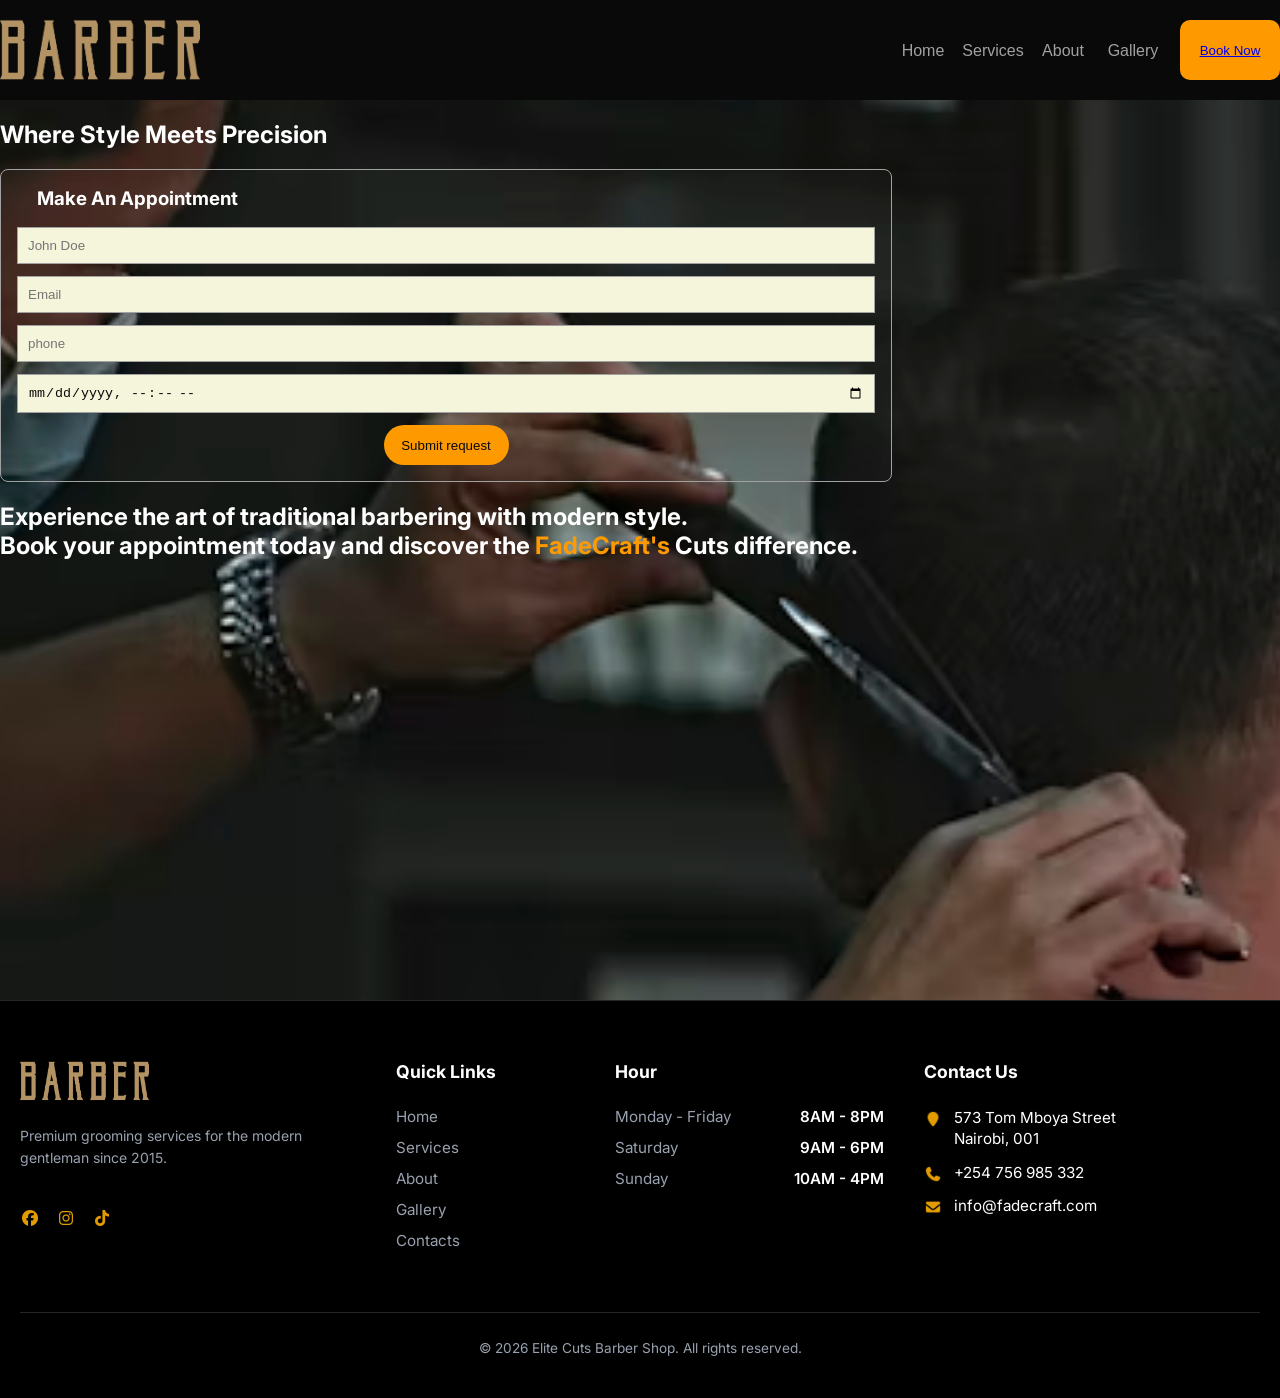
==== Assets/index.html @ a94957f3 "finaltouches1" ====
<!doctype html>
<html lang="en">
  <head>
    <meta charset="UTF-8" />
    <meta name="viewport" content="width=device-width, initial-scale=1.0" />
    <title>Home</title>
    <link rel="preconnect" href="https://fonts.googleapis.com" />
    <link rel="preconnect" href="https://fonts.gstatic.com" crossorigin />
    <link
      href="https://fonts.googleapis.com/css2?family=Inter:ital,opsz,wght@0,14..32,100..900;1,14..32,100..900&display=swap"
      rel="stylesheet"
    />
    <link rel="stylesheet" href="styles/index.css" />
    <link rel="stylesheet" href="styles/navstyles.css">
    <link rel="stylesheet" href="styles/footer.css">
    <link rel="stylesheet" href="styles/responsiveness.css">
  </head>
  <body>
    <div class="site-nav">
      <div class="left-column">
        <div class="logo">
          <img src="images/logo/logo-header.png" alt="logo" />
        </div>
      </div>
      <div class="center-column"></div>
      <div class="right-column">
        <div class="links__wrapper">
          <div class="nav-link"><a href="index.html">Home</a></div>
          <div class="nav-link"><a href="service.html">Services</a></div>
          <div class="nav-link"><a href="About us.html">About</a></div>
          <div class="nav-link"><a href="Gallery.html">Gallery</a></div>
        </div>
        <div class="contact-button">
          <div class="nav-link">
             <button class="btn"><a href="contact us.html">Book Now</a></button>
          </div>
        </div>
      </div>
    </div>
    
    <div class="hero-section">
      <section>
         <div class="motto">
          <h1>Where Style Meets Precision</h1>
        </div>
        <article>
          <h3>Make An Appointment</h3>
          <form class="booking__form">
          <input type="text" name="name" id="name" placeholder="John Doe" />
          <input type="email" name="email" id="Email" placeholder="Email" />
          <input type="number" name="phone" id="Phone" placeholder="phone" />
          <input type="datetime-local" name="Date" id="Date" />
          <input type="button" value="Submit request" onclick="window.location.href='contact us.html'" />
          </form>
        </article>
        <h2 class="description">
          Experience the art of traditional barbering with modern style.<br />
          Book your appointment today and discover the <span class="text-amber-500">FadeCraft's</span> Cuts difference.
        </h2>
       
     </section>
    </div>
   <footer>
  <div class="footer-wrapper">
    <div class="grid-col">
      <div class="footer-brand">
        <div class="logo">
          <img src="images/logo/logo-header.png" alt="logo" />
        </div>
        <p class="footer-slogan">
          Premium grooming services for the modern gentleman since 2015.
        </p>
        <div class="icons">
          <a href="#"><img src="images/icons/facebook-brands-solid.png" alt="" /></a>
          <a href="#"><img src="images/icons/instagram-brands-solid.png" alt="" /></a>
          <a href="#"><img src="images/icons/tiktok-brands-solid.png" alt="" /></a>
        </div>
      </div>

      <div class="links">
        <h3>Quick Links</h3>
        <ul>
          <li><a href="index.html">Home</a></li>
          <li><a href="service.html">Services</a></li>
          <li><a href="About us.html">About</a></li>
          <li><a href="Gallery.html">Gallery</a></li>
          <li><a href="contact us.html">Contacts</a></li>
        </ul>
      </div>

      <div class="hours">
        <h3>Hour</h3>
        <ul>
          <li>
            <span class="one">Monday - Friday</span>
            <span class="two">8AM - 8PM</span>
          </li>
          <li>
            <span class="one">Saturday</span>
            <span class="two">9AM - 6PM</span>
          </li>
          <li>
            <span class="one">Sunday</span>
            <span class="two">10AM - 4PM</span>
          </li>
        </ul>
      </div>

      <div class="contact">
        <h3>Contact Us</h3>
        <ul>
          <li>
            <img class="pic" src="images/icons/location-pin-solid.png" alt="" />
            <span>573 Tom Mboya Street<br />Nairobi, 001</span>
          </li>
          <li>
            <img class="pic" src="images/icons/phone-solid.png" alt="" />
            <span>+254 756 985 332</span>
          </li>
          <li>
            <img class="pic" src="images/icons/envelope-solid.png" alt="" />
            <span>info@fadecraft.com</span>
          </li>
        </ul>
      </div>
    </div>
    <div class="border">
      <p>© 2026 Elite Cuts Barber Shop. All rights reserved.</p>
    </div>
  </div>
</footer>
  </body>
</html>
---- Assets/styles/index.css ----
body {
  background-image: url("../images/background/photo-1686671805337-7d8aa64b965f.avif");
  background-size: cover;
  background-repeat: no-repeat;
  font-family: 'Inter',sans-serif;
  max-width: 100%;
}
.section {
  display: grid;
  grid-template-columns: 380px 1fr;
  gap: 2rem;
  padding: 2rem;
  width: 100%;
  box-sizing: border-box;
}
.hero-section {
  min-height: calc(100vh - var(--site-nav-height));
  color: #fff;
  display: flex;
  justify-content: flex-start;
  align-items: flex-start;
  height: 100vh;
}
h3 {
  padding: 1px 20px;
  width: 100%;
  border-radius: 2px;
}
article {
  max-width: 100%;
  width: 100%;
  padding: 1rem;
  border-radius: 8px;
  border: 1px solid #a1a1a1;
  background: rgba(255, 255, 255, 0.02);
}
article h3 {
  padding: 1px 20px;
  width: auto;
  border-radius: 2px;
  margin-top: 0;
  margin-bottom: 1rem;
}
.booking__form {
  display: flex;
  align-self: flex-start;
  flex-direction: column;
  gap: 0.75rem;
}
input {
  padding: 10px;
  border: 1px solid #a1a1a1;
  background-color: beige;
  color: #090909;
}
input[type="button"] {
  height: 40px;
  padding: 0 1rem;
  align-self: center;
  border: none;
  border-radius: 30px;
  background-color: oklch(76.9% 0.188 70.08);
  width: 125px;
}
.description {
  font-family: "Inter", sans-serif;
  font-optical-sizing: auto;
  font-weight: 700px;
  font-style: normal;
}
.text-amber-500 {
  color: oklch(76.9% 0.188 70.08);
}
.motto {
  display: flex;
  font-family: "Inter", sans-serif;
  font-optical-sizing: auto;
  font-weight: 500px;
  font-style: normal;
  align-self: self-end;
}
@media (max-width: 1024px) {
  /* Fixes the 390px width issue on Index */
  h3, article, .section {
    width: 100%;
    max-width: 100%;
    grid-template-columns: 1fr;
  }

  /* Fixes About Us 2-column layout */
  .container {
    grid-template-columns: 1fr;
    gap: 40px;
    padding: 0 20px;
  }
  
  .about-text h2 {
    font-size: 2.5rem; /* Shrink large text for mobile */
  }
}
---- Assets/styles/navstyles.css ----
:root {
  --site-nav-height: 100px;
  --nav-gap: 1rem;
  --banner-height: 48px;
  --banner-height-v2: 40px;
  --full-height-with-banner: calc(100dvh - var(--banner-height));
}
body {
  margin: 0;
  padding-top: calc(var(--site-nav-height)+var(--nav-gap));
  height: 100%;
}
.site-nav {
  position: relative;
  top: calc(var(--spacing) * 0);
  margin: 0;
  padding: 0;
  left: 0;
  right: 0;
  width: 100vw;
  height: var(--site-nav-height);
  z-index: 1000;
  border: 0 solid;
  border-color: #fe9a00;
  border-bottom-style: var(--tw-border-style);
  border-bottom-width: 1px;
  z-index: 50;
  box-shadow: none;
  background-color: #090909;
  display: flex;
  align-items: center;
  justify-content: space-between;
  box-sizing: border-box;
}
.left-column {
  display: flex;
  align-items: center;
  gap: 8px;
}
.left-column > .logo img {
  width: 200px;
  height: auto;
  display: flex;
  align-items: flex-start;
  justify-content: flex-start;
  gap: 8px;
  max-width: 100%;
}
.site-nav > .center-column {
  display: flex;
  flex-direction: column;
  justify-content: center;
  align-items: center;
  gap: 20px;
  flex: 1;
}
.right-column {
  display: flex;
  align-items: center;
  justify-content: space-between;
  gap: 12px;
}
.right-column > .links__wrapper {
  display: flex;
  align-items: center;
  justify-content: space-between;
}
.links__wrapper > .nav-link {
  width: 70px;
  text-align: center;
}
.links__wrapper > .nav-link a {
  font-family: "Ubuntu Condensed", sans-serif;
  transition: 0.5s;
  text-decoration: none;
  color: #a1a1a1;
}
.links__wrapper > .nav-link a:hover {
  color: #cea135;
  letter-spacing: 2px;
}
.contact-button {
  display: flex;
  align-items: flex-end;
}
.btn {
  width: 100px;
  height: 60px;
  border: none;
  border-radius: 10px;
  font-family: "Ubuntu Condensed", sans-serif;
  transition: 0.5s;
  gap: 12px;
  background-color: oklch(76.9% 0.188 70.08);
  color: #090909;
  text-decoration: none;
}
.btn:hover {
  background-color: #cea135;
}
@media (max-width: 768px) {
  .site-nav {
    height: auto;
    padding: 20px;
    flex-direction: column;
    gap: 15px;
  }

  .right-column > .links__wrapper {
    flex-wrap: wrap;
    justify-content: center;
    gap: 10px;
  }
}
---- Assets/styles/footer.css ----
footer {
  background-color: #000;
  padding: 60px 0 30px 0;
  border-top: 1px solid #262626;
  width: 100%;
  color: #99a1af;
}

.footer-wrapper {
  max-width: 100%;
  margin: 0 auto;
  padding: 0 20px;
}

.grid-col {
  display: grid;
  grid-template-columns: 1.5fr 0.8fr 1.2fr 1.5fr;
  gap: 40px;
  align-items: start;
  text-align: left;
}


.footer-brand {
  display: flex;
  flex-direction: column;
  gap: 20px;
}


footer p {
  color: #99a1af;
  font-size: 14px;
  text-align: left; /* Forces left alignment in footer */
  margin: 0 0 8px 0;
  line-height: 1.6;
}

.logo img {
  height: 40px;
  width: auto;
  box-sizing: border-box;
}

.icons {
  display: flex;
  gap: 16px;
  margin-top: 10px;
  width: auto;
  height: auto;
}

.icons img {
  width: 20px; 
  height: 20px;
  filter: invert(67%) sepia(91%) saturate(2200%) hue-rotate(10deg);
}

footer h3 {
  all: unset;
  display: block;
  width: auto;
  color: #fff;
  font-size: 1.1rem;
  font-weight: 700;
  margin-bottom: 25px;
  font-family: 'Inter', sans-serif;
}

footer ul {
  list-style: none;
  padding: 0;
  margin: 0;
}

footer li {
  display: flex;
  align-items: center;
  margin-bottom: 12px;
  font-size: 0.95rem;
}
footer-slogan{
  color: #99a1af;
  font-size: 14px;
  line-height: 1.6;
  margin: 0;
}

footer a {
  color: #99a1af;
  text-decoration: none;
  transition: color 0.3s;
}

footer a:hover {
  color: #fe9a00;
}

.hours li {
  justify-content: space-between;
  width: 100%;
}

span.one {
  color: #99a1af;
}

span.two {
  color: #fff;
  font-weight: 600;
}

.contact li {
  align-items: flex-start;
  gap: 12px;
}

.contact .pic {
  width: 18px;
  height: 18px;
  margin-top: 3px;
  filter: invert(67%) sepia(91%) saturate(2200%) hue-rotate(10deg);
}

.contact span {
  text-align: left;
  line-height: 1.4;
  color: #fff;
}

.border {
  margin-top: 50px;
  padding-top: 25px;
  border-top: 1px solid #262626;
  text-align: center;
}

.border p {
  text-align: center;
  font-size: 0.85rem;
  color: #99a1af;
}
@media (max-width: 992px) {
  .grid-col {
    grid-template-columns: 1fr 1fr; /* 2 columns for tablets */
    gap: 30px;
  }
}

@media (max-width: 600px) {
  .grid-col {
    grid-template-columns: 1fr; /* 1 column for phones */
    text-align: center;
  }

  .footer-brand, .hours li, .contact li {
    justify-content: center;
    align-items: center;
  }

  .hours li {
    flex-direction: column;
    gap: 5px;
  }
}
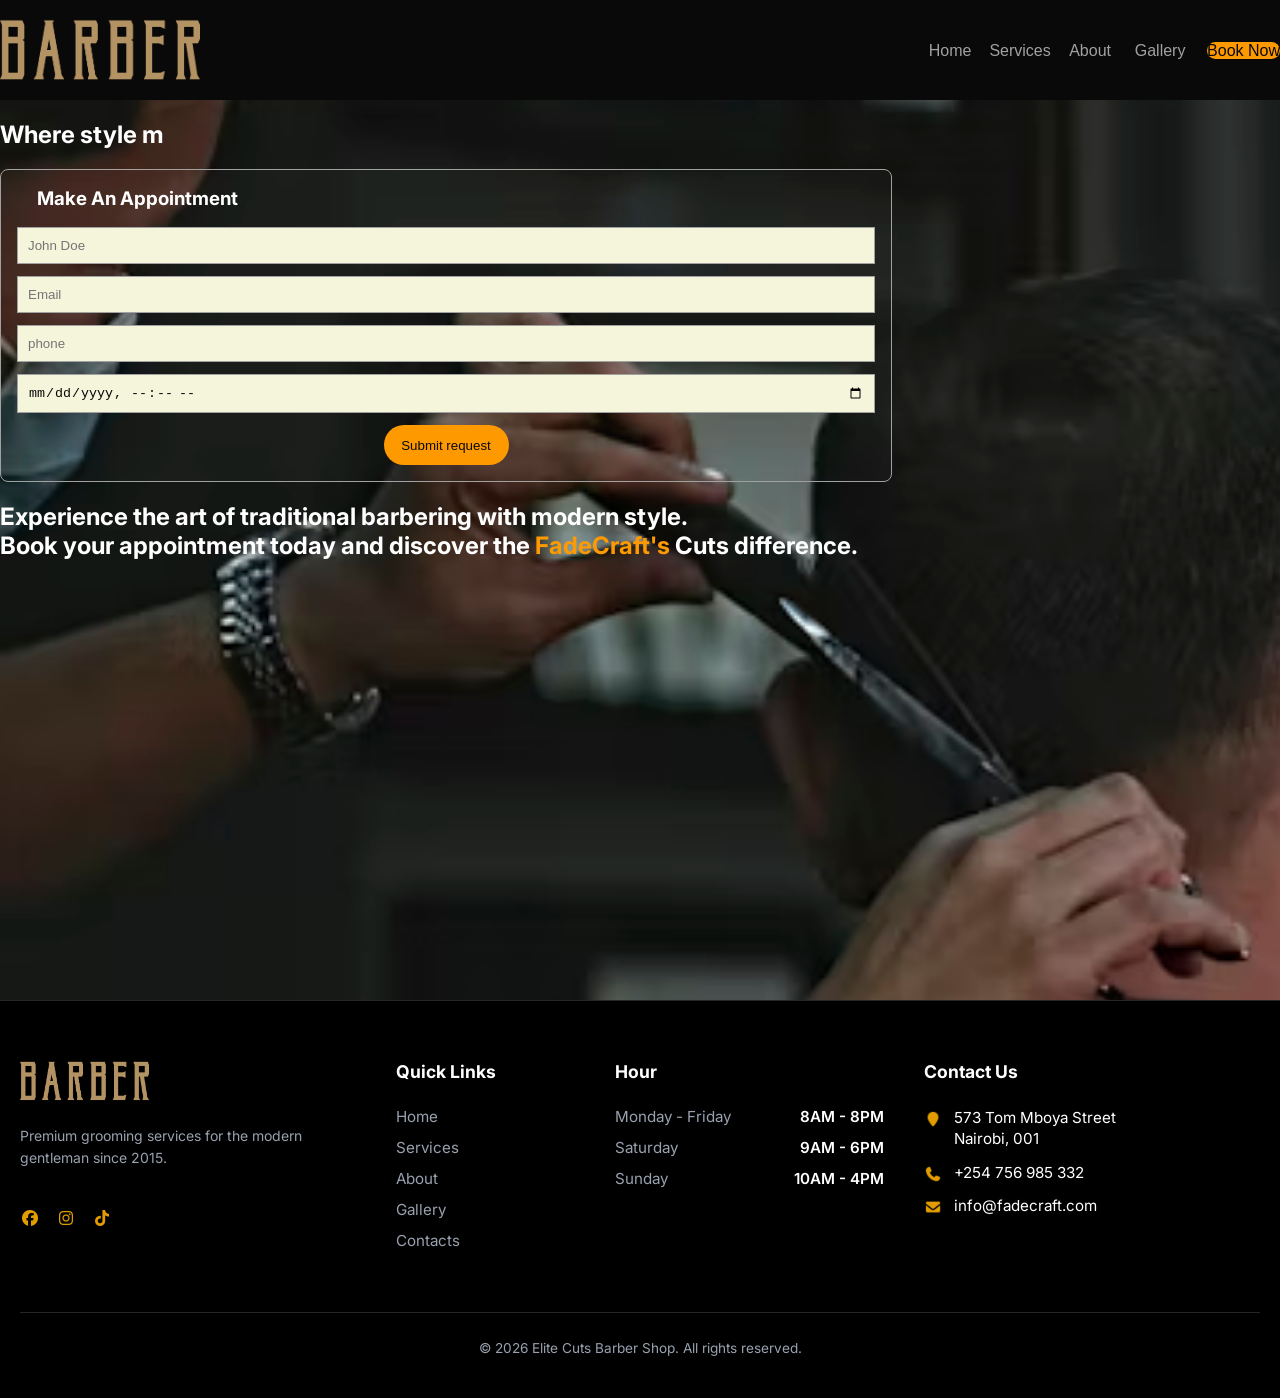
==== commit fdc033bb: "finalanimations" ====
--- a/Assets/index.html
+++ b/Assets/index.html
@@ -16,32 +16,12 @@
     <link rel="stylesheet" href="styles/responsiveness.css">
   </head>
   <body>
-    <div class="site-nav">
-      <div class="left-column">
-        <div class="logo">
-          <img src="images/logo/logo-header.png" alt="logo" />
-        </div>
-      </div>
-      <div class="center-column"></div>
-      <div class="right-column">
-        <div class="links__wrapper">
-          <div class="nav-link"><a href="index.html">Home</a></div>
-          <div class="nav-link"><a href="service.html">Services</a></div>
-          <div class="nav-link"><a href="About us.html">About</a></div>
-          <div class="nav-link"><a href="Gallery.html">Gallery</a></div>
-        </div>
-        <div class="contact-button">
-          <div class="nav-link">
-             <button class="btn"><a href="contact us.html">Book Now</a></button>
-          </div>
-        </div>
-      </div>
-    </div>
+     <div id="nav-placeholder"></div>
     
     <div class="hero-section">
       <section>
          <div class="motto">
-          <h1>Where Style Meets Precision</h1>
+          <h1 class="typing"></h1>
         </div>
         <article>
           <h3>Make An Appointment</h3>
@@ -60,74 +40,8 @@
        
      </section>
     </div>
-   <footer>
-  <div class="footer-wrapper">
-    <div class="grid-col">
-      <div class="footer-brand">
-        <div class="logo">
-          <img src="images/logo/logo-header.png" alt="logo" />
-        </div>
-        <p class="footer-slogan">
-          Premium grooming services for the modern gentleman since 2015.
-        </p>
-        <div class="icons">
-          <a href="#"><img src="images/icons/facebook-brands-solid.png" alt="" /></a>
-          <a href="#"><img src="images/icons/instagram-brands-solid.png" alt="" /></a>
-          <a href="#"><img src="images/icons/tiktok-brands-solid.png" alt="" /></a>
-        </div>
-      </div>
-
-      <div class="links">
-        <h3>Quick Links</h3>
-        <ul>
-          <li><a href="index.html">Home</a></li>
-          <li><a href="service.html">Services</a></li>
-          <li><a href="About us.html">About</a></li>
-          <li><a href="Gallery.html">Gallery</a></li>
-          <li><a href="contact us.html">Contacts</a></li>
-        </ul>
-      </div>
-
-      <div class="hours">
-        <h3>Hour</h3>
-        <ul>
-          <li>
-            <span class="one">Monday - Friday</span>
-            <span class="two">8AM - 8PM</span>
-          </li>
-          <li>
-            <span class="one">Saturday</span>
-            <span class="two">9AM - 6PM</span>
-          </li>
-          <li>
-            <span class="one">Sunday</span>
-            <span class="two">10AM - 4PM</span>
-          </li>
-        </ul>
-      </div>
-
-      <div class="contact">
-        <h3>Contact Us</h3>
-        <ul>
-          <li>
-            <img class="pic" src="images/icons/location-pin-solid.png" alt="" />
-            <span>573 Tom Mboya Street<br />Nairobi, 001</span>
-          </li>
-          <li>
-            <img class="pic" src="images/icons/phone-solid.png" alt="" />
-            <span>+254 756 985 332</span>
-          </li>
-          <li>
-            <img class="pic" src="images/icons/envelope-solid.png" alt="" />
-            <span>info@fadecraft.com</span>
-          </li>
-        </ul>
-      </div>
-    </div>
-    <div class="border">
-      <p>© 2026 Elite Cuts Barber Shop. All rights reserved.</p>
-    </div>
-  </div>
-</footer>
+   <div id="footer-placeholder"></div>
+   <script src="javaScript/fetch.js"></script>
+   <script src="javaScript/index.js"></script>
   </body>
 </html>
--- a/Assets/styles/navstyles.css
+++ b/Assets/styles/navstyles.css
@@ -6,6 +6,7 @@
   --full-height-with-banner: calc(100dvh - var(--banner-height));
 }
 body {
+  width: 100%;
   margin: 0;
   padding-top: calc(var(--site-nav-height)+var(--nav-gap));
   height: 100%;
@@ -84,7 +85,7 @@
   align-items: flex-end;
 }
 .btn {
-  width: 100px;
+  width: 100%;
   height: 60px;
   border: none;
   border-radius: 10px;
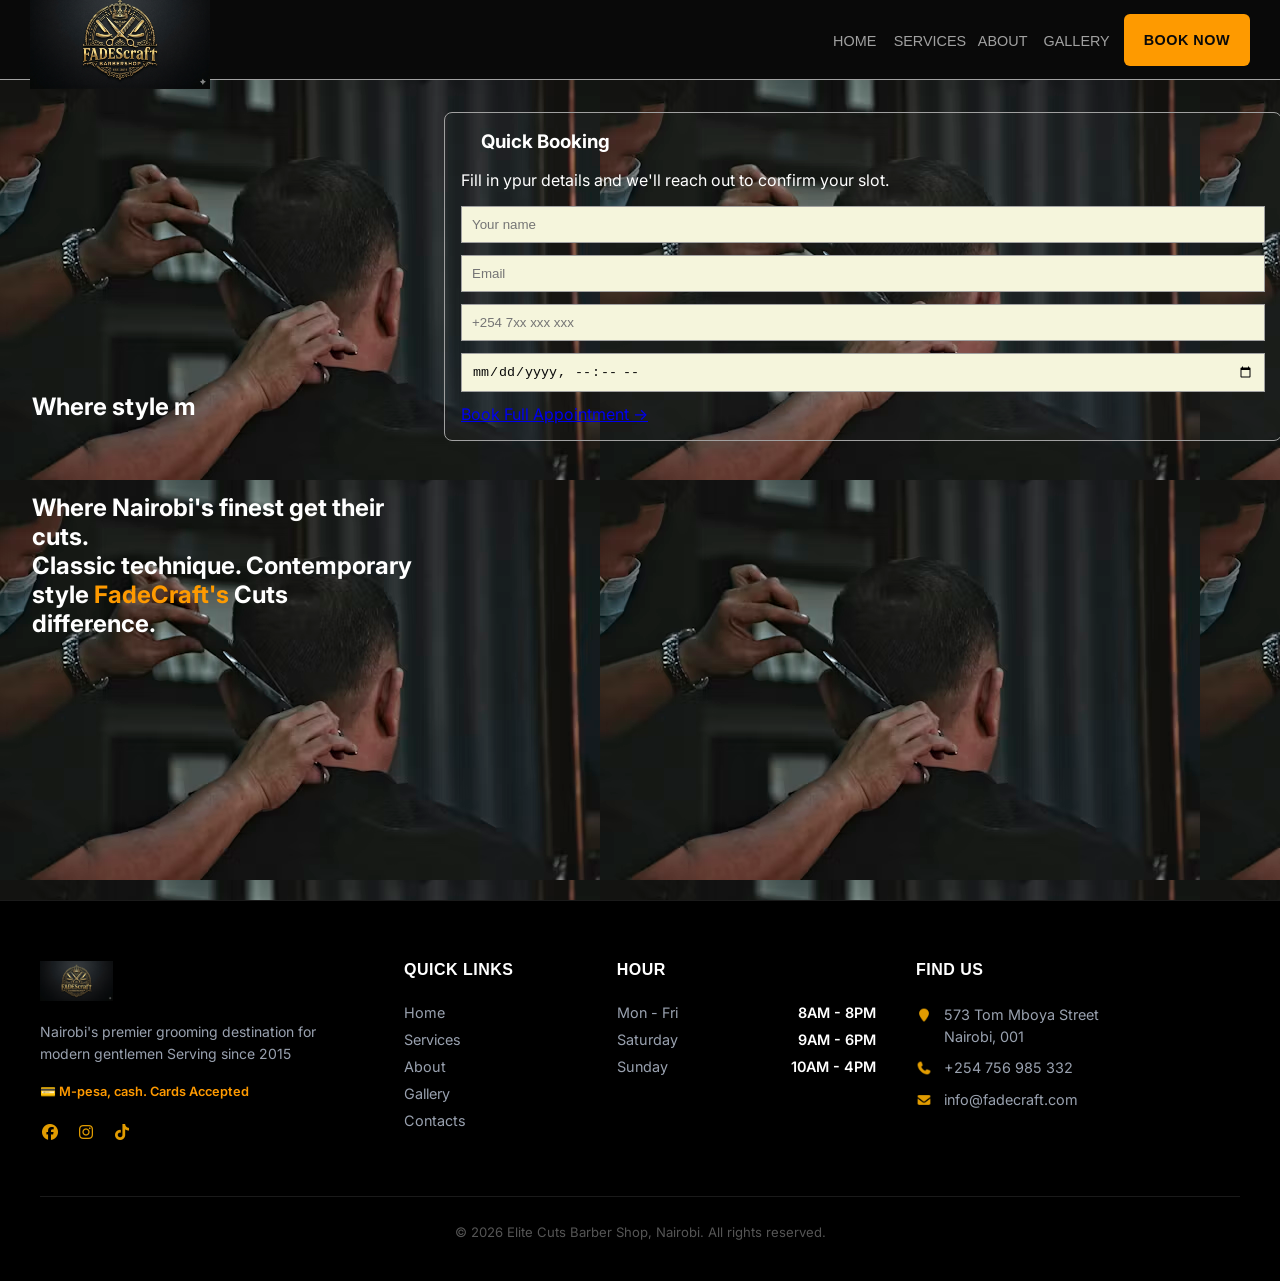
==== commit 3add643e: "Modified all html pages and admin,footer,nav and contacts css pages" ====
--- a/Assets/index.html
+++ b/Assets/index.html
@@ -3,7 +3,7 @@
   <head>
     <meta charset="UTF-8" />
     <meta name="viewport" content="width=device-width, initial-scale=1.0" />
-    <title>Home</title>
+    <title>FadeCraft Barbershop</title>
     <link rel="preconnect" href="https://fonts.googleapis.com" />
     <link rel="preconnect" href="https://fonts.gstatic.com" crossorigin />
     <link
@@ -24,18 +24,19 @@
           <h1 class="typing"></h1>
         </div>
         <article>
-          <h3>Make An Appointment</h3>
-          <form class="booking__form">
-          <input type="text" name="name" id="name" placeholder="John Doe" />
+          <h3>Quick Booking</h3>
+          <p class="article-sub">Fill in ypur details and we'll reach out to confirm your slot.</p>
+          <form class="booking__form" id="quickform">
+          <input type="text" name="name" id="name" placeholder="Your name" />
           <input type="email" name="email" id="Email" placeholder="Email" />
-          <input type="number" name="phone" id="Phone" placeholder="phone" />
+          <input type="tel" name="phone" id="Phone" placeholder="+254 7xx xxx xxx" />
           <input type="datetime-local" name="Date" id="Date" />
-          <input type="button" value="Submit request" onclick="window.location.href='contact us.html'" />
+          <a href="contact us.html" class="book-btn">Book Full Appointment →</a>
           </form>
         </article>
         <h2 class="description">
-          Experience the art of traditional barbering with modern style.<br />
-          Book your appointment today and discover the <span class="text-amber-500">FadeCraft's</span> Cuts difference.
+          Where Nairobi's finest get their cuts.<br/>
+          Classic technique. Contemporary style <span class="text-amber-500">FadeCraft's</span> Cuts difference.
         </h2>
        
      </section>
--- a/Assets/styles/index.css
+++ b/Assets/styles/index.css
@@ -1,11 +1,11 @@
 body {
-  background-image: url("../images/background/photo-1686671805337-7d8aa64b965f.avif");
+  background-color: #000;
   background-size: cover;
   background-repeat: no-repeat;
   font-family: 'Inter',sans-serif;
   max-width: 100%;
 }
-.section {
+section {
   display: grid;
   grid-template-columns: 380px 1fr;
   gap: 2rem;
@@ -14,12 +14,12 @@
   box-sizing: border-box;
 }
 .hero-section {
+  background-image: url("../images/background/photo-1686671805337-7d8aa64b965f.avif");
   min-height: calc(100vh - var(--site-nav-height));
   color: #fff;
   display: flex;
   justify-content: flex-start;
   align-items: flex-start;
-  height: 100vh;
 }
 h3 {
   padding: 1px 20px;
@@ -81,7 +81,7 @@
 }
 @media (max-width: 1024px) {
   /* Fixes the 390px width issue on Index */
-  h3, article, .section {
+  h3, article, section {
     width: 100%;
     max-width: 100%;
     grid-template-columns: 1fr;
--- a/Assets/styles/navstyles.css
+++ b/Assets/styles/navstyles.css
@@ -1,32 +1,24 @@
 :root {
-  --site-nav-height: 100px;
+  --site-nav-height: 80px;
   --nav-gap: 1rem;
-  --banner-height: 48px;
-  --banner-height-v2: 40px;
-  --full-height-with-banner: calc(100dvh - var(--banner-height));
 }
 body {
   width: 100%;
   margin: 0;
-  padding-top: calc(var(--site-nav-height)+var(--nav-gap));
+  padding: 0;
   height: 100%;
 }
 .site-nav {
-  position: relative;
-  top: calc(var(--spacing) * 0);
+  position: sticky;
+  top: 0;
   margin: 0;
-  padding: 0;
+  padding: 0 30px;
   left: 0;
   right: 0;
-  width: 100vw;
+  width: 100%;
   height: var(--site-nav-height);
   z-index: 1000;
-  border: 0 solid;
-  border-color: #fe9a00;
-  border-bottom-style: var(--tw-border-style);
-  border-bottom-width: 1px;
-  z-index: 50;
-  box-shadow: none;
+  border-bottom: 1px solid #a1a1a1;
   background-color: #090909;
   display: flex;
   align-items: center;
@@ -39,12 +31,9 @@
   gap: 8px;
 }
 .left-column > .logo img {
-  width: 200px;
+  width: 180px;
   height: auto;
-  display: flex;
-  align-items: flex-start;
-  justify-content: flex-start;
-  gap: 8px;
+  display: block;
   max-width: 100%;
 }
 .site-nav > .center-column {
@@ -58,58 +47,101 @@
 .right-column {
   display: flex;
   align-items: center;
-  justify-content: space-between;
+  justify-content: flex-end;
   gap: 12px;
 }
 .right-column > .links__wrapper {
   display: flex;
   align-items: center;
-  justify-content: space-between;
+  gap: 4px;
 }
 .links__wrapper > .nav-link {
   width: 70px;
   text-align: center;
 }
 .links__wrapper > .nav-link a {
-  font-family: "Ubuntu Condensed", sans-serif;
-  transition: 0.5s;
+  font-family: "Oswald", sans-serif;
+  font-size: 0.9rem;
+  letter-spacing: 0.5;
+  text-transform: uppercase;
+  transition: color 0.3s ease;
   text-decoration: none;
   color: #a1a1a1;
 }
 .links__wrapper > .nav-link a:hover {
-  color: #cea135;
-  letter-spacing: 2px;
+  color: #fe9a00;
 }
 .contact-button {
   display: flex;
-  align-items: flex-end;
+  align-items: center;
 }
 .btn {
-  width: 100%;
-  height: 60px;
+  display: flex;
+  align-items: center;
+  justify-content: center;
+  white-space: nowrap;
+  padding: 8px 20px;
+  height: 36px;
   border: none;
-  border-radius: 10px;
-  font-family: "Ubuntu Condensed", sans-serif;
-  transition: 0.5s;
-  gap: 12px;
-  background-color: oklch(76.9% 0.188 70.08);
+  border-radius: 6px;
+  font-family: "Oswald", sans-serif;
+  font-size: 0.9rem;
+  letter-spacing: 0.5px;
+  text-transform: uppercase;
+  transition: background-color 0.3s ease;
+  background-color: #fe9a00;
   color: #090909;
+  font-weight: 600;
   text-decoration: none;
 }
 .btn:hover {
-  background-color: #cea135;
+  background-color: #d4820a;
+}
+.hamburger{
+  display: none;
+  flex-direction: column;
+  gap: 5px;
+  background: none;
+  border: none;
+  cursor: pointer;
+  padding: 5px;
+}
+.hamburger span{
+  width: 25px;
+  height: 3px;
+  background-color: #fff;
+  display: block;
+  border-radius: 2px;
+  transition: all 0.3s ease;
 }
 @media (max-width: 768px) {
+  .hamburger{
+    display: flex;
+  }
   .site-nav {
     height: auto;
-    padding: 20px;
-    flex-direction: column;
-    gap: 15px;
+    padding: 16px 20px;
+    flex-wrap: wrap;
   }
 
-  .right-column > .links__wrapper {
+  .links__wrapper{
+    display: none;
+    width: 100%;
+  }
+  .links__wrapper.open{
+    display: flex;
+    flex-direction: column;
+    align-items: center;
+    gap: 12px;
+    padding: 16px 0;
+    border-top: 1px solid #a1a1a1;
+  }
+  .links__wrapper > .nav-link{
+    width: auto;
+  }
+  .right-column{
+    width: 100%;
     flex-wrap: wrap;
-    justify-content: center;
-    gap: 10px;
+    justify-content: space-between;
   }
 }
--- a/Assets/styles/footer.css
+++ b/Assets/styles/footer.css
@@ -1,15 +1,23 @@
 footer {
   background-color: #000;
   padding: 60px 0 30px 0;
-  border-top: 1px solid #262626;
+  border-top: 1px solid #1a1a1a;
   width: 100%;
   color: #99a1af;
+}
+
+footer p {
+  color: #99a1af;
+  font-size: 14px;
+  text-align: left; /* Forces left alignment in footer */
+  margin: 0 0 8px 0;
+  line-height: 1.6;
 }
 
 .footer-wrapper {
   max-width: 100%;
   margin: 0 auto;
-  padding: 0 20px;
+  padding: 0 40px;
 }
 
 .grid-col {
@@ -24,47 +32,56 @@
 .footer-brand {
   display: flex;
   flex-direction: column;
-  gap: 20px;
+  gap: 16px;
 }
 
-
-footer p {
+.footer-slogan{
   color: #99a1af;
   font-size: 14px;
-  text-align: left; /* Forces left alignment in footer */
-  margin: 0 0 8px 0;
   line-height: 1.6;
+  margin: 0;
+}
+
+.mpesa-note{
+  color: #fe9a00;
+  font-size: 0.8rem;
+  font-weight: 600;
+  margin: 0;
+  text-align: left;
 }
 
 .logo img {
   height: 40px;
   width: auto;
-  box-sizing: border-box;
 }
 
 .icons {
   display: flex;
   gap: 16px;
-  margin-top: 10px;
-  width: auto;
-  height: auto;
+  margin-top: 4px;
 }
 
-.icons img {
+.icons a img {
   width: 20px; 
   height: 20px;
   filter: invert(67%) sepia(91%) saturate(2200%) hue-rotate(10deg);
+  transition: filter 0.3s ease;
+}
+
+.icons a:hover img{
+  filter: invert(1);
 }
 
 footer h3 {
   all: unset;
   display: block;
-  width: auto;
   color: #fff;
-  font-size: 1.1rem;
-  font-weight: 700;
+  font-family: "Oswald", sans-serif;
+  font-size: 1rem;
+  font-weight: 600;
+  text-transform: uppercase;
+  letter-spacing: 0.5px;
   margin-bottom: 25px;
-  font-family: 'Inter', sans-serif;
 }
 
 footer ul {
@@ -76,14 +93,8 @@
 footer li {
   display: flex;
   align-items: center;
-  margin-bottom: 12px;
-  font-size: 0.95rem;
-}
-footer-slogan{
-  color: #99a1af;
-  font-size: 14px;
-  line-height: 1.6;
-  margin: 0;
+  margin-bottom: 10px;
+  font-size: 0.9rem;
 }
 
 footer a {
@@ -116,29 +127,30 @@
 }
 
 .contact .pic {
-  width: 18px;
-  height: 18px;
+  width: 16px;
+  height: 16px;
   margin-top: 3px;
   filter: invert(67%) sepia(91%) saturate(2200%) hue-rotate(10deg);
+  flex-shrink: 0;
 }
 
 .contact span {
   text-align: left;
-  line-height: 1.4;
-  color: #fff;
+  line-height: 1.5;
+  color: #99a1af;
 }
 
 .border {
   margin-top: 50px;
   padding-top: 25px;
-  border-top: 1px solid #262626;
+  border-top: 1px solid #1a1a1a;
   text-align: center;
 }
 
 .border p {
   text-align: center;
-  font-size: 0.85rem;
-  color: #99a1af;
+  font-size: 0.82rem;
+  color: #555;
 }
 @media (max-width: 992px) {
   .grid-col {
@@ -148,18 +160,31 @@
 }
 
 @media (max-width: 600px) {
+  .footer-wrapper{
+    padding: 0 20px;
+  }
   .grid-col {
     grid-template-columns: 1fr; /* 1 column for phones */
     text-align: center;
   }
+  footer p,
+  .footer-slogan,
+  .mpesa-note{
+    text-align: center;
+    }
 
-  .footer-brand, .hours li, .contact li {
+  .footer-brand, 
+  .hours li, 
+  .contact li {
     justify-content: center;
     align-items: center;
   }
 
   .hours li {
     flex-direction: column;
-    gap: 5px;
+    gap: 4px;
+  }
+  .icons{
+    justify-content: center;
   }
 }
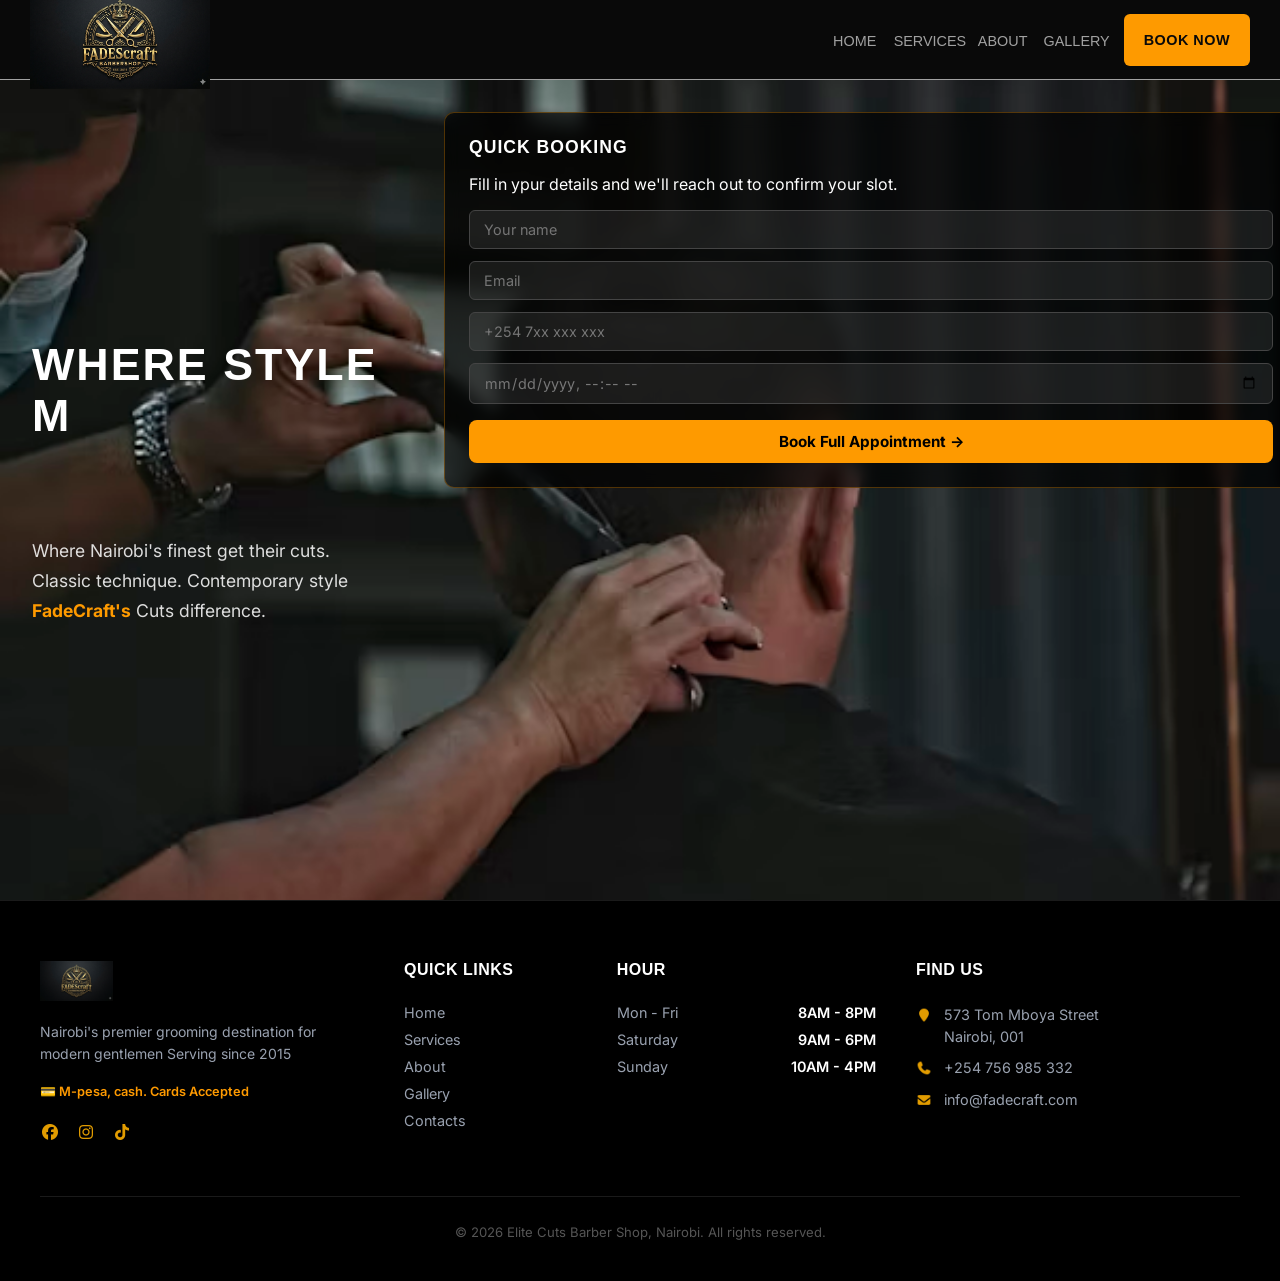
==== commit 43433854: "Modified all the remaining css files" ====
--- a/Assets/index.html
+++ b/Assets/index.html
@@ -10,10 +10,9 @@
       href="https://fonts.googleapis.com/css2?family=Inter:ital,opsz,wght@0,14..32,100..900;1,14..32,100..900&display=swap"
       rel="stylesheet"
     />
-    <link rel="stylesheet" href="styles/index.css" />
     <link rel="stylesheet" href="styles/navstyles.css">
     <link rel="stylesheet" href="styles/footer.css">
-    <link rel="stylesheet" href="styles/responsiveness.css">
+    <link rel="stylesheet" href="styles/index.css" />
   </head>
   <body>
      <div id="nav-placeholder"></div>
--- a/Assets/styles/index.css
+++ b/Assets/styles/index.css
@@ -2,8 +2,9 @@
   background-color: #000;
   background-size: cover;
   background-repeat: no-repeat;
-  font-family: 'Inter',sans-serif;
+  font-family: "Inter",sans-serif;
   max-width: 100%;
+  margin: 0;
 }
 section {
   display: grid;
@@ -14,32 +15,55 @@
   box-sizing: border-box;
 }
 .hero-section {
-  background-image: url("../images/background/photo-1686671805337-7d8aa64b965f.avif");
+  background-image: url(/Assets/images/background/photo-1686671805337-7d8aa64b965f.avif);
+  background-size: cover;
+  background-position: center;
   min-height: calc(100vh - var(--site-nav-height));
   color: #fff;
   display: flex;
   justify-content: flex-start;
   align-items: flex-start;
 }
+h1.typing{
+  font-family: "Oswald", sans-serif;
+  font-size: 2.8rem;
+  font-weight: 700;
+  text-transform: uppercase;
+  letter-spacing: 2px;
+  color: #fff;
+  min-height: 3.5rem;
+}
 h3 {
+  font-family: "Oswald", sans-serif;
+  font-weight: 600;
+  font-size: 1.1rem;
+  text-transform: uppercase;
+  letter-spacing: 1px;
   padding: 1px 20px;
   width: 100%;
   border-radius: 2px;
+  color: #fff;
+  margin-bottom: 8px;
 }
 article {
   max-width: 100%;
   width: 100%;
-  padding: 1rem;
-  border-radius: 8px;
-  border: 1px solid #a1a1a1;
-  background: rgba(255, 255, 255, 0.02);
+  padding: 1.5rem;
+  border-radius: 10px;
+  border: 1px solid rgba(254, 154, 0, 0.3);
+  background: rgba(0, 0, 0, 0.65);
+  backdrop-filter: blur(8px);
 }
 article h3 {
-  padding: 1px 20px;
-  width: auto;
-  border-radius: 2px;
+  padding: 0;
   margin-top: 0;
-  margin-bottom: 1rem;
+  margin-bottom: 6px;
+}
+article-sub{
+  color: #99a1af;
+  font-size: 0.85rem;
+  margin: 0 0 16px 0;
+  text-align: left;
 }
 .booking__form {
   display: flex;
@@ -48,53 +72,69 @@
   gap: 0.75rem;
 }
 input {
-  padding: 10px;
-  border: 1px solid #a1a1a1;
-  background-color: beige;
-  color: #090909;
+  padding: 10px 14px;
+  border: 1px solid #444;
+  border-radius: 6px;
+  background-color: rgba(255, 255, 255, 0.08);
+  color: #fff;
+  font-family: "Inter", sans-serif;
+  font-size: 0.9rem;
+  width: 100%;
+  box-sizing: border-box;
 }
-input[type="button"] {
-  height: 40px;
-  padding: 0 1rem;
-  align-self: center;
-  border: none;
-  border-radius: 30px;
-  background-color: oklch(76.9% 0.188 70.08);
-  width: 125px;
+input{
+  color: #777;
+}
+.book-btn{
+  display: block;
+  text-align: center;
+  padding: 12px 20px;
+  background-color: #fe9a00;
+  color: #000;
+  font-weight: 700;
+  border-radius: 8px;
+  text-decoration: none;
+  font-size: 0.95rem;
+  margin-top: 4px;
+  transition: background-color 0.3s ease;
+}
+.book-btn:hover{
+  background-color: #d4820a;
 }
 .description {
   font-family: "Inter", sans-serif;
-  font-optical-sizing: auto;
-  font-weight: 700px;
+  font-weight: 400;
   font-style: normal;
+  font-size: 1.1rem;
+  line-height: 1.7;
+  color: rgba(255, 255, 255, 0.85);
+  margin-top: 1rem;
 }
 .text-amber-500 {
-  color: oklch(76.9% 0.188 70.08);
+  color: #fe9a00;
+  font-weight: 700;
 }
 .motto {
   display: flex;
-  font-family: "Inter", sans-serif;
-  font-optical-sizing: auto;
-  font-weight: 500px;
-  font-style: normal;
-  align-self: self-end;
+  font-family: "Oswald", sans-serif;
+  align-self: flex-end;
+  margin-bottom: 10px;
 }
 @media (max-width: 1024px) {
-  /* Fixes the 390px width issue on Index */
-  h3, article, section {
-    width: 100%;
-    max-width: 100%;
+  section{
     grid-template-columns: 1fr;
   }
-
-  /* Fixes About Us 2-column layout */
-  .container {
-    grid-template-columns: 1fr;
-    gap: 40px;
-    padding: 0 20px;
+  h1.typing{
+    font-size: 2rem;
   }
-  
-  .about-text h2 {
-    font-size: 2.5rem; /* Shrink large text for mobile */
+}
+@media(max-width: 768px){
+  section{
+    padding: 1rem;
+    gap: 1rem;
+  }
+  .hero-section{
+    align-items: flex-end;
+    padding-bottom: 2rem;
   }
 }
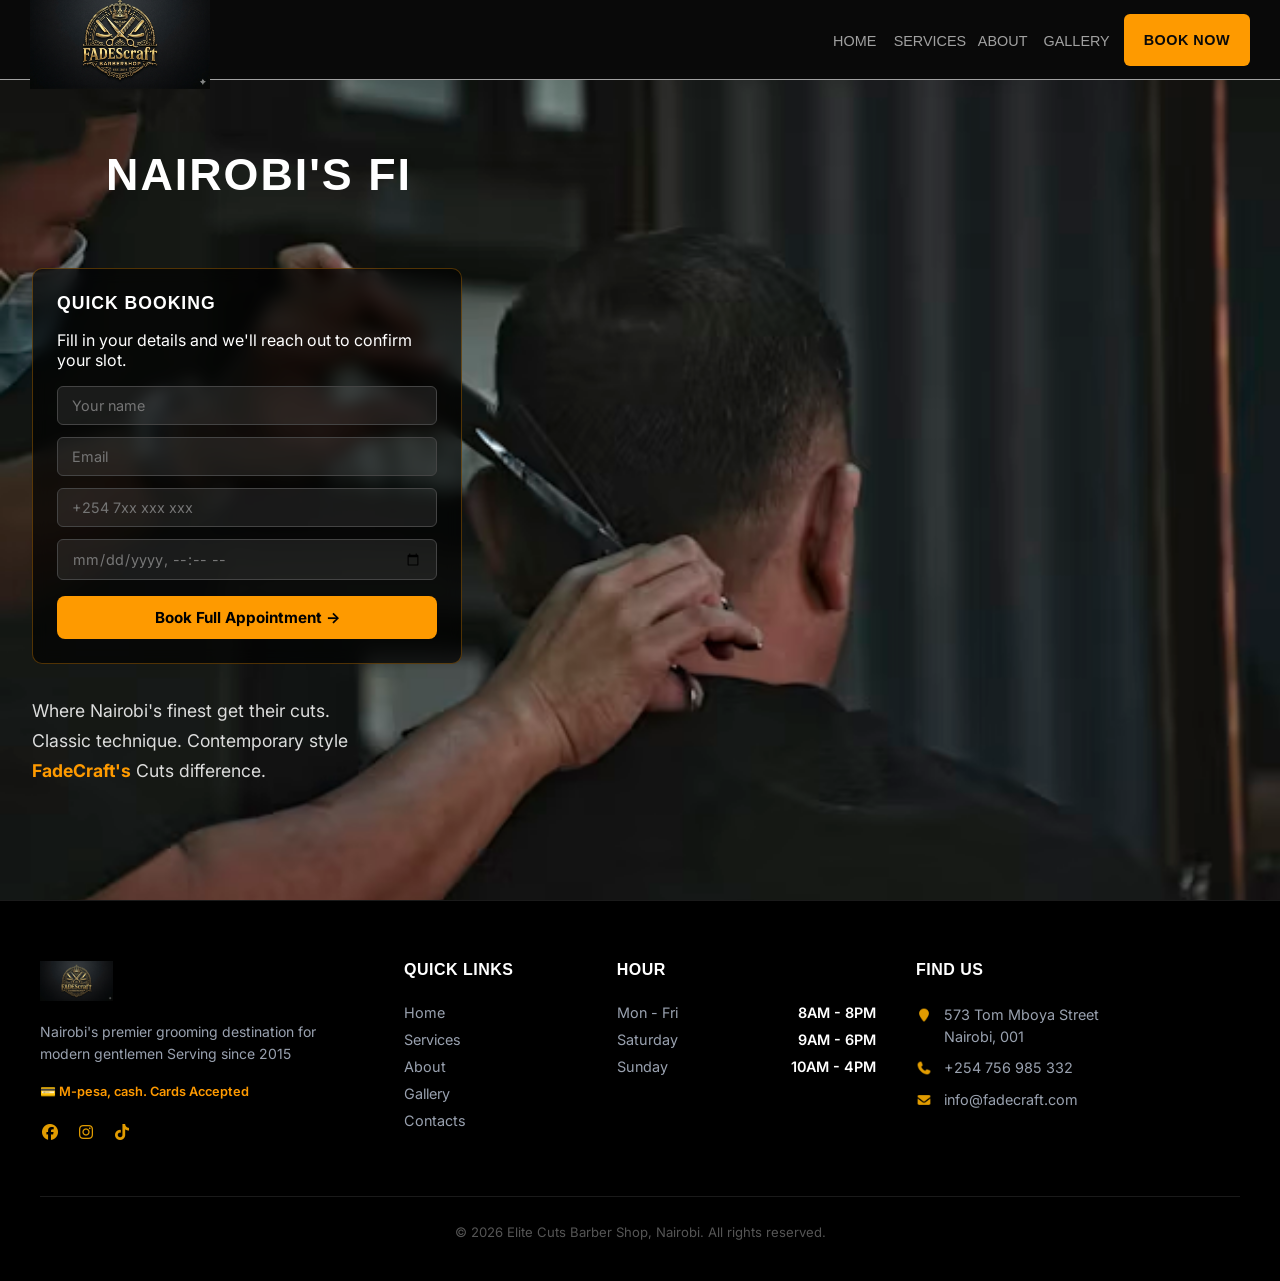
==== commit 78075474: "Bettered all js files and changed gallery images to better ones" ====
--- a/Assets/index.html
+++ b/Assets/index.html
@@ -19,12 +19,13 @@
     
     <div class="hero-section">
       <section>
-         <div class="motto">
+        <div class="hero-left">
+        <div class="motto">
           <h1 class="typing"></h1>
         </div>
         <article>
           <h3>Quick Booking</h3>
-          <p class="article-sub">Fill in ypur details and we'll reach out to confirm your slot.</p>
+          <p class="article-sub">Fill in your details and we'll reach out to confirm your slot.</p>
           <form class="booking__form" id="quickform">
           <input type="text" name="name" id="name" placeholder="Your name" />
           <input type="email" name="email" id="Email" placeholder="Email" />
@@ -36,8 +37,8 @@
         <h2 class="description">
           Where Nairobi's finest get their cuts.<br/>
           Classic technique. Contemporary style <span class="text-amber-500">FadeCraft's</span> Cuts difference.
-        </h2>
-       
+        </h2> 
+        </div>
      </section>
     </div>
    <div id="footer-placeholder"></div>
--- a/Assets/styles/index.css
+++ b/Assets/styles/index.css
@@ -13,6 +13,11 @@
   padding: 2rem;
   width: 100%;
   box-sizing: border-box;
+}
+.hero-left{
+  display: flex;
+  flex-direction: column;
+  gap: 1rem;
 }
 .hero-section {
   background-image: url(/Assets/images/background/photo-1686671805337-7d8aa64b965f.avif);
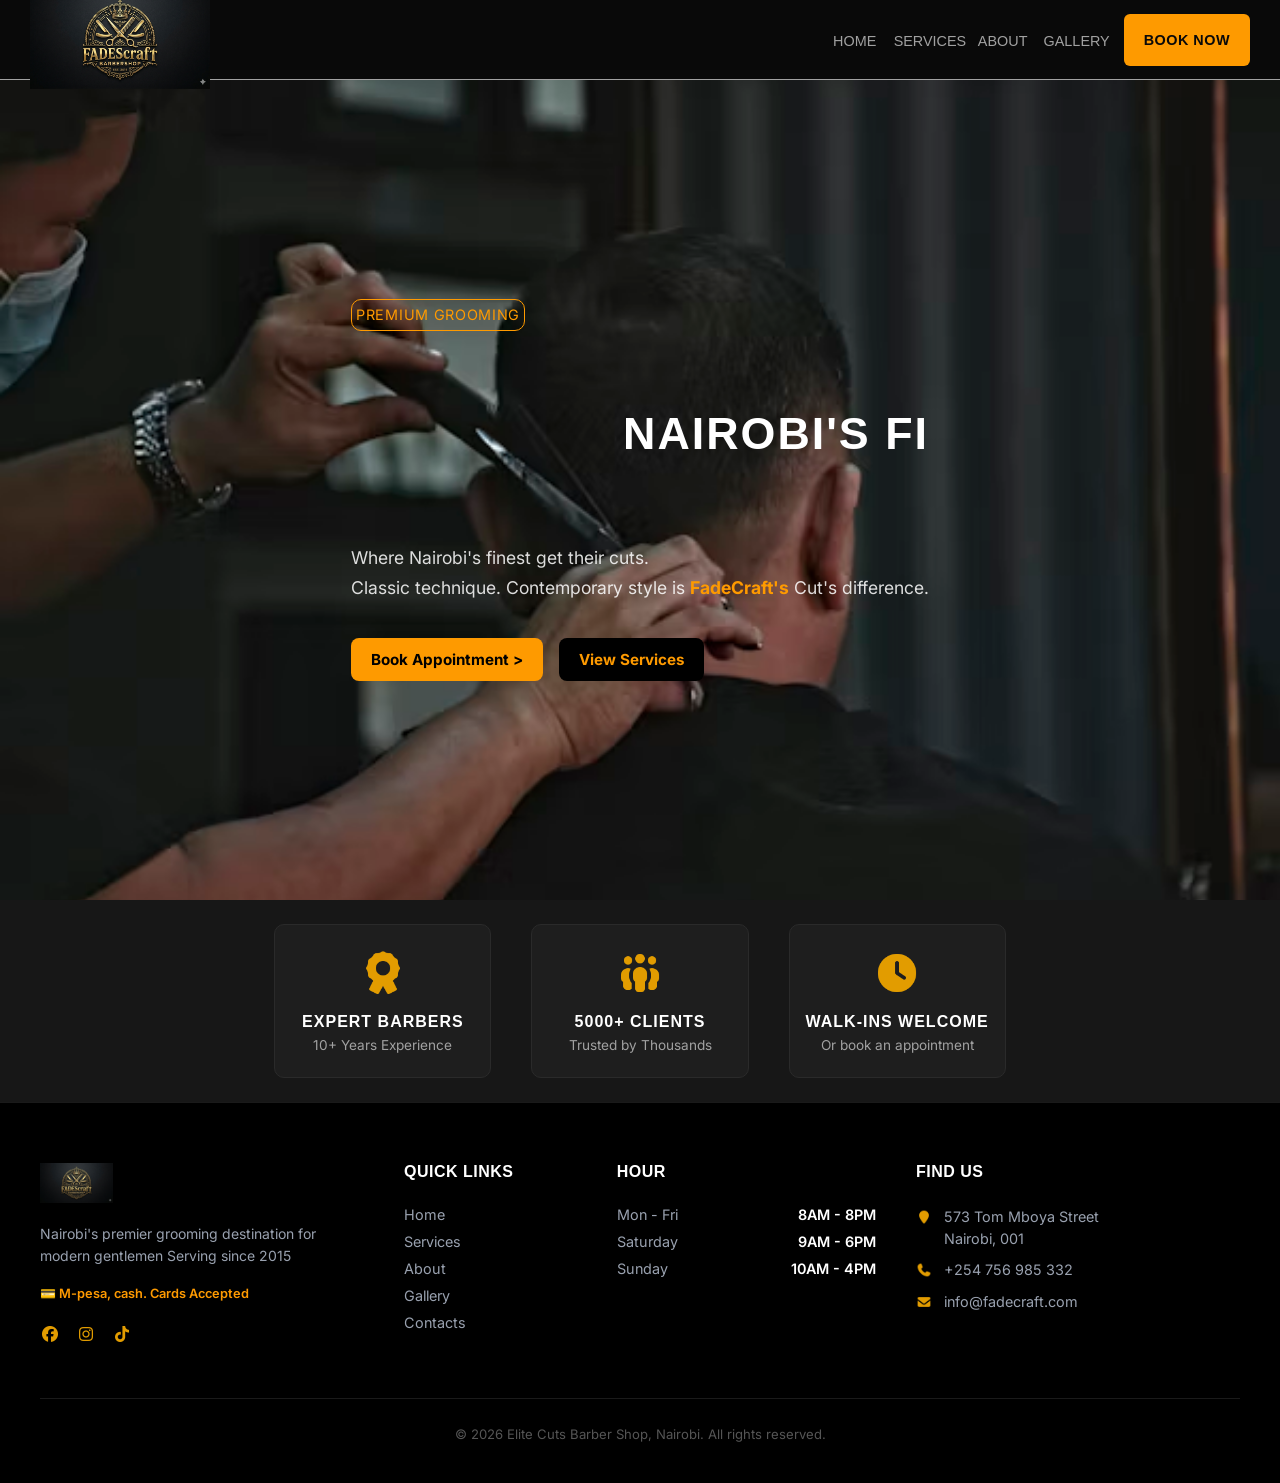
==== commit 47658316: "Did all the final touches including hosting on superbase DB" ====
--- a/Assets/index.html
+++ b/Assets/index.html
@@ -10,39 +10,57 @@
       href="https://fonts.googleapis.com/css2?family=Inter:ital,opsz,wght@0,14..32,100..900;1,14..32,100..900&display=swap"
       rel="stylesheet"
     />
-    <link rel="stylesheet" href="styles/navstyles.css">
-    <link rel="stylesheet" href="styles/footer.css">
+    <link rel="stylesheet" href="styles/navstyles.css" />
+    <link rel="stylesheet" href="styles/footer.css" />
     <link rel="stylesheet" href="styles/index.css" />
   </head>
   <body>
-     <div id="nav-placeholder"></div>
-    
+    <div class="page-wrapper">
+    <div id="nav-placeholder"></div>
+
     <div class="hero-section">
       <section>
         <div class="hero-left">
-        <div class="motto">
-          <h1 class="typing"></h1>
+          <div class="premium-grooming">
+            <span>PREMIUM GROOMING</span>
+          </div>
+          <div class="motto">
+            <h1 class="typing"></h1>
+          </div>
+          <h2 class="description">
+            Where Nairobi's finest get their cuts.<br />
+            Classic technique. Contemporary style is
+            <span class="text-amber-500">FadeCraft's</span> Cut's difference.
+          </h2>
+          <div class="btn-group">
+            <a class="book-btn" href="contact us.html">Book Appointment ></a>
+            <a class="clear-btn" href="service.html">View Services</a>
+          </div>
         </div>
-        <article>
-          <h3>Quick Booking</h3>
-          <p class="article-sub">Fill in your details and we'll reach out to confirm your slot.</p>
-          <form class="booking__form" id="quickform">
-          <input type="text" name="name" id="name" placeholder="Your name" />
-          <input type="email" name="email" id="Email" placeholder="Email" />
-          <input type="tel" name="phone" id="Phone" placeholder="+254 7xx xxx xxx" />
-          <input type="datetime-local" name="Date" id="Date" />
-          <a href="contact us.html" class="book-btn">Book Full Appointment →</a>
-          </form>
-        </article>
-        <h2 class="description">
-          Where Nairobi's finest get their cuts.<br/>
-          Classic technique. Contemporary style <span class="text-amber-500">FadeCraft's</span> Cuts difference.
-        </h2> 
+      </section>  
+    </div>
+     <section class="intro-cards">
+        <div class="grid-cols1">
+          <div class="cards">
+            <img src="images/icons/award-solid.png" alt="">
+            <h3>Expert Barbers</h3>
+            <p>10+ Years Experience</p>
+          </div>
+          <div class="cards">
+            <img src="images/icons/people-group-solid.png" alt="">
+            <h3>5000+ Clients</h3>
+            <p>Trusted by Thousands</p>
+          </div>
+          <div class="cards">
+            <img src="images/icons/clock-solid.png" alt="">
+            <h3>Walk-ins Welcome</h3>
+            <p>Or book an appointment</p>
+          </div>
         </div>
-     </section>
+      </section>
+    <div id="footer-placeholder"></div>
+    <script src="javaScript/fetch.js"></script>
+    <script src="javaScript/index.js"></script>
     </div>
-   <div id="footer-placeholder"></div>
-   <script src="javaScript/fetch.js"></script>
-   <script src="javaScript/index.js"></script>
   </body>
 </html>
--- a/Assets/styles/navstyles.css
+++ b/Assets/styles/navstyles.css
@@ -8,16 +8,18 @@
   padding: 0;
   height: 100%;
 }
-.site-nav {
+#nav-placeholder{
   position: sticky;
   top: 0;
+  z-index: 1000;
+  height: var(--site-nav-height);
+  background-color: #090909;
+}
+.site-nav {
   margin: 0;
   padding: 0 30px;
-  left: 0;
-  right: 0;
   width: 100%;
   height: var(--site-nav-height);
-  z-index: 1000;
   border-bottom: 1px solid #a1a1a1;
   background-color: #090909;
   display: flex;
@@ -98,10 +100,10 @@
   background-color: #d4820a;
 }
 .hamburger{
+  background-color: none !important;
   display: none;
   flex-direction: column;
   gap: 5px;
-  background: none;
   border: none;
   cursor: pointer;
   padding: 5px;
@@ -117,6 +119,10 @@
 @media (max-width: 768px) {
   .hamburger{
     display: flex;
+  }
+  #nav-placeholder{
+    position: relative;
+    height: auto;
   }
   .site-nav {
     height: auto;
--- a/Assets/styles/index.css
+++ b/Assets/styles/index.css
@@ -5,10 +5,11 @@
   font-family: "Inter",sans-serif;
   max-width: 100%;
   margin: 0;
+  overflow-x: clip;
 }
 section {
-  display: grid;
-  grid-template-columns: 380px 1fr;
+  display: flex;
+  justify-content: center;
   gap: 2rem;
   padding: 2rem;
   width: 100%;
@@ -16,6 +17,7 @@
 }
 .hero-left{
   display: flex;
+  align-items: flex-start;
   flex-direction: column;
   gap: 1rem;
 }
@@ -26,8 +28,8 @@
   min-height: calc(100vh - var(--site-nav-height));
   color: #fff;
   display: flex;
-  justify-content: flex-start;
-  align-items: flex-start;
+  /* justify-content: center; */
+  align-items: center;
 }
 h1.typing{
   font-family: "Oswald", sans-serif;
@@ -50,52 +52,46 @@
   color: #fff;
   margin-bottom: 8px;
 }
-article {
-  max-width: 100%;
-  width: 100%;
-  padding: 1.5rem;
+.premium-grooming{
+  padding-block: 4px;
+  padding-inline: 4px;
+  /* background-color: #fe9a00; */
+  border: 1px solid #fe9a00;
   border-radius: 10px;
-  border: 1px solid rgba(254, 154, 0, 0.3);
-  background: rgba(0, 0, 0, 0.65);
-  backdrop-filter: blur(8px);
+  display: inline-block;
+  margin-bottom: 24px;
 }
-article h3 {
-  padding: 0;
-  margin-top: 0;
-  margin-bottom: 6px;
+.premium-grooming span{
+  color: #fe9a00;
+  letter-spacing: 0.7px;
+  font-size: 0.9rem;
+  line-height: 1.5;
 }
-article-sub{
-  color: #99a1af;
-  font-size: 0.85rem;
-  margin: 0 0 16px 0;
-  text-align: left;
+.btn-group{
+  display: flex;
+  gap: 1rem;
 }
-.booking__form {
-  display: flex;
-  align-self: flex-start;
-  flex-direction: column;
-  gap: 0.75rem;
-}
-input {
-  padding: 10px 14px;
-  border: 1px solid #444;
-  border-radius: 6px;
-  background-color: rgba(255, 255, 255, 0.08);
-  color: #fff;
-  font-family: "Inter", sans-serif;
-  font-size: 0.9rem;
-  width: 100%;
-  box-sizing: border-box;
-}
-input{
-  color: #777;
-}
-.book-btn{
-  display: block;
+.book-btn {
+  display: inline-block;
+  width: auto;
   text-align: center;
   padding: 12px 20px;
   background-color: #fe9a00;
   color: #000;
+  font-weight: 700;
+  border-radius: 8px;
+  text-decoration: none;
+  font-size: 0.95rem;
+  margin-top: 4px;
+  transition: background-color 0.3s ease;
+}
+.clear-btn {
+  display: inline-block;
+  width: auto;
+  text-align: center;
+  padding: 12px 20px;
+  background-color: #000;
+  color: #fe9a00;
   font-weight: 700;
   border-radius: 8px;
   text-decoration: none;
@@ -115,6 +111,45 @@
   color: rgba(255, 255, 255, 0.85);
   margin-top: 1rem;
 }
+.intro-cards{
+  padding-block: 4px;
+  background-color: #171717;
+  outline-color: #a1a1a1;
+}
+.grid-cols1{
+  gap: 40px;
+  padding: 20px 0;
+  display: grid;
+  grid-template-columns: 1fr 1fr 1fr;
+}
+.cards{
+  text-align: center;
+  padding: 24px 16px;
+  background-color: #1e1e1e;
+  border: 1px solid #2a2a2a;
+  border-radius: 10px;
+ transition: border-color 0.3s ease;
+}
+.cards:hover {
+  border-color: #fe9a00;
+}
+.cards img{
+  width: 48px;
+  height: 48px;
+  display: block;
+  margin: 0 auto 12px auto;
+  filter: invert(67%) sepia(91%) saturate(2200%) hue-rotate(10deg);
+}
+.cards h3 {
+  font-size: 1rem;
+  padding: 0;
+  margin-bottom: 6px;
+}
+.cards p{
+  color: #a1a1a1;
+  font-size: 0.85rem;
+  margin: 0;
+}
 .text-amber-500 {
   color: #fe9a00;
   font-weight: 700;
@@ -126,20 +161,28 @@
   margin-bottom: 10px;
 }
 @media (max-width: 1024px) {
-  section{
-    grid-template-columns: 1fr;
-  }
   h1.typing{
     font-size: 2rem;
   }
 }
 @media(max-width: 768px){
-  section{
-    padding: 1rem;
+  section {
+    padding: 1.5rem 1rem;
     gap: 1rem;
   }
+  .grid-cols1{
+    grid-template-columns: 1fr;
+    padding: 16px;
+  }
   .hero-section{
-    align-items: flex-end;
-    padding-bottom: 2rem;
+    align-items: flex-start;
+    padding-top: 2rem;
+    min-height: 70vh;
+  }
+  h1.typing {
+    font-size: 1.6rem;
+  }
+  .intro-cards {
+    padding: 24px 16px;
   }
 }
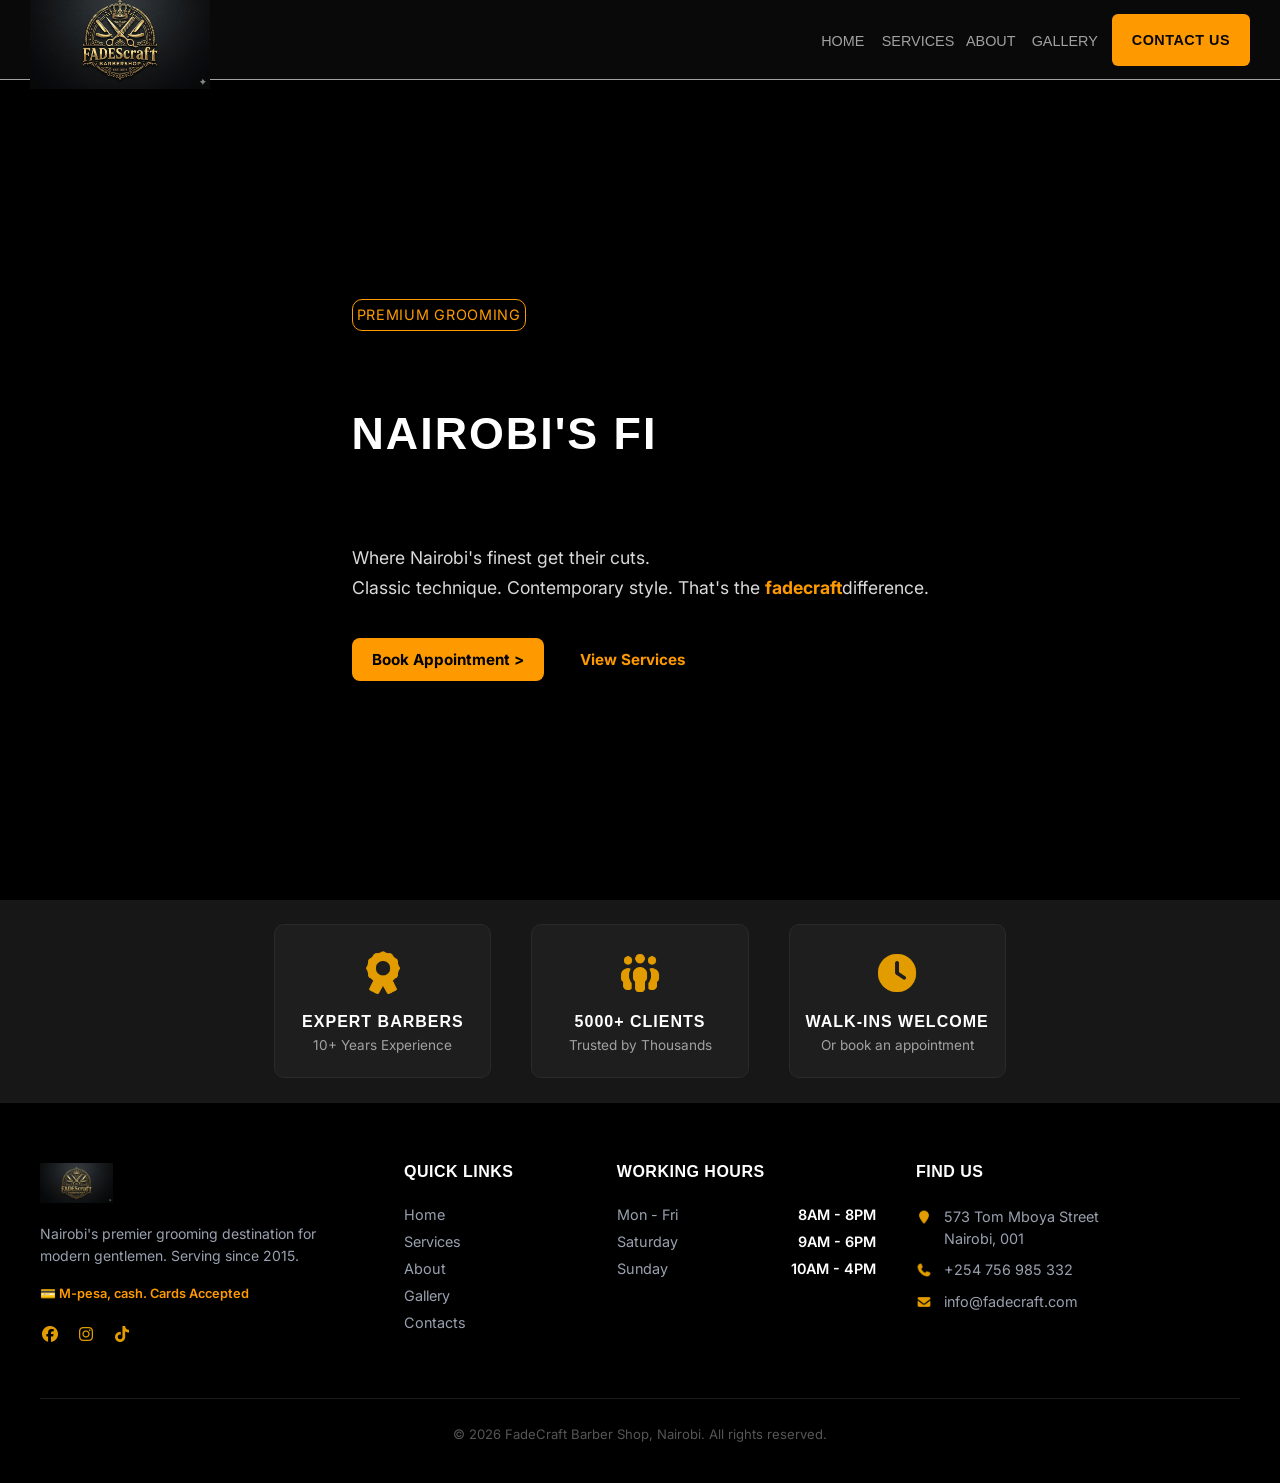
==== commit 70a349a8: "Doing some cleaning before final deploy" ====
--- a/Assets/index.html
+++ b/Assets/index.html
@@ -29,8 +29,8 @@
           </div>
           <h2 class="description">
             Where Nairobi's finest get their cuts.<br />
-            Classic technique. Contemporary style is
-            <span class="text-amber-500">FadeCraft's</span> Cut's difference.
+            Classic technique. Contemporary style. That's the
+            <span class="text-amber-500">fadecraft</span>difference.
           </h2>
           <div class="btn-group">
             <a class="book-btn" href="contact us.html">Book Appointment ></a>
--- a/Assets/styles/navstyles.css
+++ b/Assets/styles/navstyles.css
@@ -121,7 +121,8 @@
     display: flex;
   }
   #nav-placeholder{
-    position: relative;
+    position: sticky;
+    top: 0;
     height: auto;
   }
   .site-nav {
--- a/Assets/styles/footer.css
+++ b/Assets/styles/footer.css
@@ -180,7 +180,26 @@
     align-items: center;
   }
 
+  .links {
+    display: flex;
+    flex-direction: column;
+    align-items: center;
+  }
+
+  .links ul{
+  display: flex;
+  flex-direction: column;
+  align-items: center;
+}
+
+.link li {
+  justify-content: center;
+  width: 100%;
+  text-align: center;
+}
+
   .hours li {
+    align-items: center;
     flex-direction: column;
     gap: 4px;
   }
--- a/Assets/styles/index.css
+++ b/Assets/styles/index.css
@@ -22,7 +22,7 @@
   gap: 1rem;
 }
 .hero-section {
-  background-image: url(/Assets/images/background/photo-1686671805337-7d8aa64b965f.avif);
+  background-image: url(/images/background/photo-1686671805337-7d8aa64b965f.avif);
   background-size: cover;
   background-position: center;
   min-height: calc(100vh - var(--site-nav-height));
@@ -157,7 +157,6 @@
 .motto {
   display: flex;
   font-family: "Oswald", sans-serif;
-  align-self: flex-end;
   margin-bottom: 10px;
 }
 @media (max-width: 1024px) {
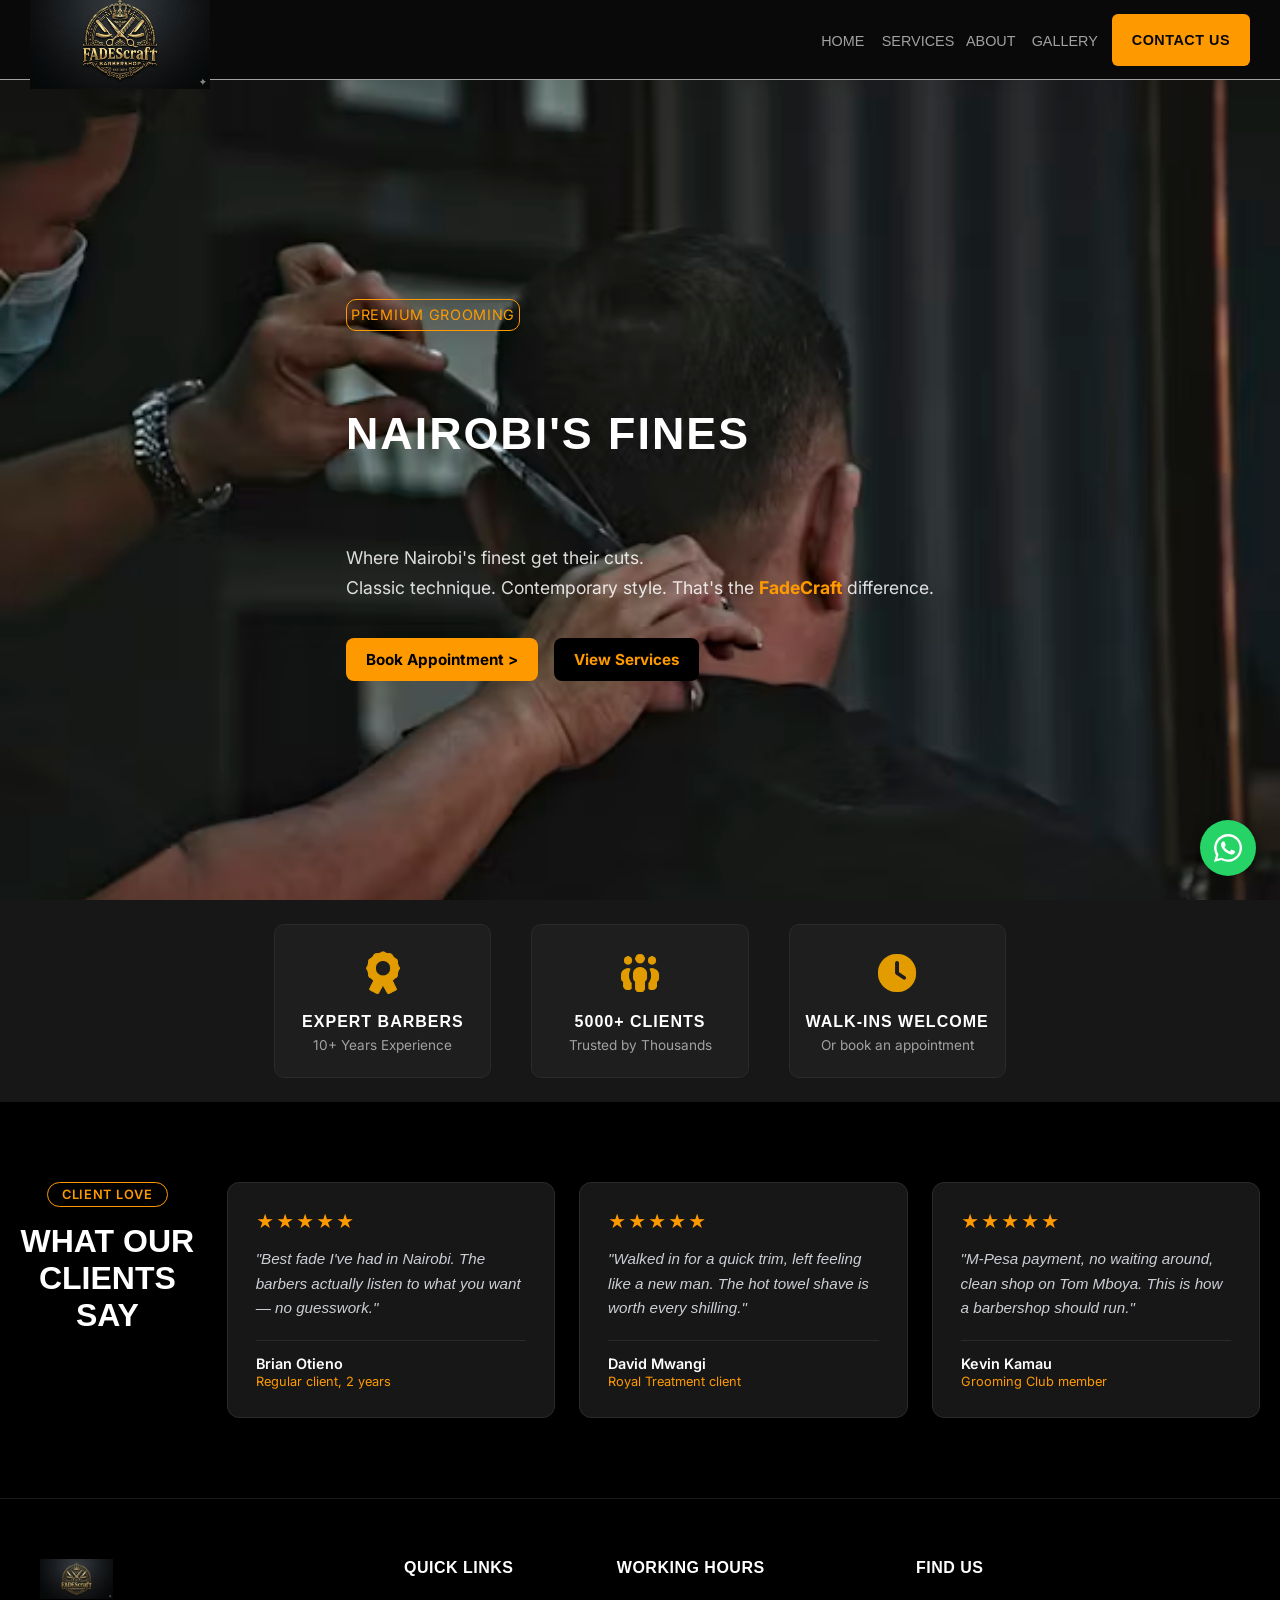
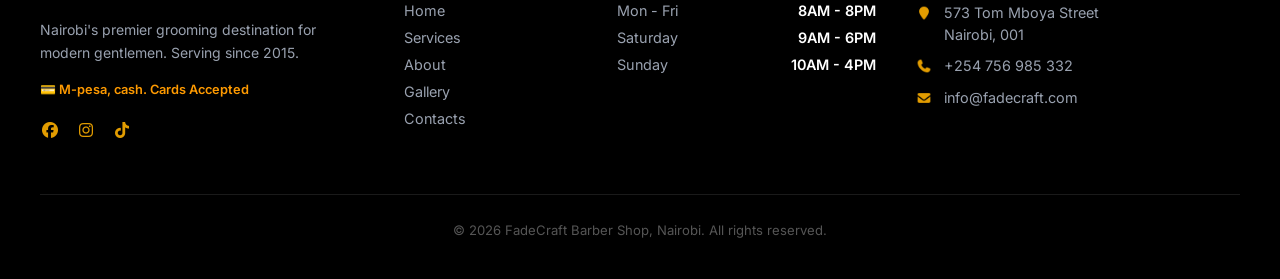
==== commit a29215ca: "The final polishing of the site" ====
--- a/Assets/index.html
+++ b/Assets/index.html
@@ -3,6 +3,7 @@
   <head>
     <meta charset="UTF-8" />
     <meta name="viewport" content="width=device-width, initial-scale=1.0" />
+    <meta name="description" content="FadeCraft Barbershop — premium men's grooming on Tom Mboya Street, Nairobi CBD. Book your fade, beard trim, or hot towel shave today. M-Pesa accepted." />
     <title>FadeCraft Barbershop</title>
     <link rel="preconnect" href="https://fonts.googleapis.com" />
     <link rel="preconnect" href="https://fonts.gstatic.com" crossorigin />
@@ -30,10 +31,10 @@
           <h2 class="description">
             Where Nairobi's finest get their cuts.<br />
             Classic technique. Contemporary style. That's the
-            <span class="text-amber-500">fadecraft</span>difference.
+            <span class="text-amber-500">FadeCraft</span> difference.
           </h2>
           <div class="btn-group">
-            <a class="book-btn" href="contact us.html">Book Appointment ></a>
+            <a class="book-btn" href="contactus.html">Book Appointment ></a>
             <a class="clear-btn" href="service.html">View Services</a>
           </div>
         </div>
@@ -58,6 +59,38 @@
           </div>
         </div>
       </section>
+      <section class="testimonials">
+        <div class="testimonials-header">
+          <span class="touch">Client Love</span>
+          <h2>What Our Clients Say</h2>
+        </div>
+        <div class="testimonial-grid">
+          <div class="testimonial-card">
+            <div class="stars">★★★★★</div>
+            <p class="quote">"Best fade I've had in Nairobi. The barbers actually listen to what you want — no guesswork."</p>
+            <div class="client">
+              <span class="client-name">Brian Otieno</span>
+              <span class="client-tag">Regular client, 2 years</span>
+            </div>
+          </div>
+          <div class="testimonial-card">
+            <div class="stars">★★★★★</div>
+            <p class="quote">"Walked in for a quick trim, left feeling like a new man. The hot towel shave is worth every shilling."</p>
+            <div class="client">
+              <span class="client-name">David Mwangi</span>
+              <span class="client-tag">Royal Treatment client</span>
+            </div>
+          </div>
+          <div class="testimonial-card">
+            <div class="stars">★★★★★</div>
+            <p class="quote">"M-Pesa payment, no waiting around, clean shop on Tom Mboya. This is how a barbershop should run."</p>
+            <div class="client">
+              <span class="client-name">Kevin Kamau</span>
+              <span class="client-tag">Grooming Club member</span>
+            </div>
+          </div>
+        </div>
+      </section>
     <div id="footer-placeholder"></div>
     <script src="javaScript/fetch.js"></script>
     <script src="javaScript/index.js"></script>
--- a/Assets/styles/navstyles.css
+++ b/Assets/styles/navstyles.css
@@ -151,4 +151,35 @@
     flex-wrap: wrap;
     justify-content: space-between;
   }
-}+}
+/* Floating WhatsApp button - appears on every page */
+.whatsapp-float {
+  position: fixed;
+  bottom: 24px;
+  right: 24px;
+  width: 56px;
+  height: 56px;
+  background-color: #25d366;
+  border-radius: 50%;
+  display: flex;
+  align-items: center;
+  justify-content: center;
+  box-shadow: 0 4px 12px rgba(0, 0, 0, 0.4);
+  z-index: 999;
+  transition: transform 0.2s ease, background-color 0.2s ease;
+  text-decoration: none;
+}
+
+.whatsapp-float:hover {
+  transform: scale(1.08);
+  background-color: #1ebe57;
+}
+
+@media (max-width: 768px) {
+  .whatsapp-float {
+    width: 50px;
+    height: 50px;
+    bottom: 16px;
+    right: 16px;
+  }
+}
--- a/Assets/styles/index.css
+++ b/Assets/styles/index.css
@@ -22,7 +22,7 @@
   gap: 1rem;
 }
 .hero-section {
-  background-image: url(/images/background/photo-1686671805337-7d8aa64b965f.avif);
+  background-image: url(../images/background/photo-1686671805337-7d8aa64b965f.avif);
   background-size: cover;
   background-position: center;
   min-height: calc(100vh - var(--site-nav-height));
@@ -184,4 +184,94 @@
   .intro-cards {
     padding: 24px 16px;
   }
-}+}
+/* Testimonials section */
+.testimonials {
+  background-color: #000;
+  padding: 80px 20px;
+}
+.testimonials-header {
+  text-align: center;
+  max-width: 600px;
+  margin: 0 auto 50px auto;
+}
+.testimonials-header .touch {
+  display: inline-block;
+  padding: 4px 14px;
+  border: 1px solid #fe9a00;
+  border-radius: calc(infinity * 1px);
+  color: #fe9a00;
+  font-size: 0.8rem;
+  font-weight: 600;
+  text-transform: uppercase;
+  letter-spacing: 0.7px;
+  margin-bottom: 16px;
+}
+.testimonials-header h2 {
+  font-family: "Oswald", sans-serif;
+  font-size: 2rem;
+  font-weight: 700;
+  text-transform: uppercase;
+  color: #fff;
+  margin: 0;
+}
+.testimonial-grid {
+  display: grid;
+  grid-template-columns: repeat(3, 1fr);
+  gap: 24px;
+  max-width: 1200px;
+  margin: 0 auto;
+}
+.testimonial-card {
+  background-color: #171717;
+  border: 1px solid #2a2a2a;
+  border-radius: 12px;
+  padding: 28px;
+  transition: border-color 0.3s ease;
+}
+.testimonial-card:hover {
+  border-color: #fe9a00;
+}
+.stars {
+  color: #fe9a00;
+  font-size: 1.1rem;
+  margin-bottom: 12px;
+  letter-spacing: 2px;
+}
+.testimonial-card .quote {
+  color: #cbced4;
+  font-size: 0.95rem;
+  line-height: 1.6;
+  margin-bottom: 20px;
+  font-style: italic;
+}
+.testimonial-card .client {
+  display: flex;
+  flex-direction: column;
+  gap: 2px;
+  border-top: 1px solid #2a2a2a;
+  padding-top: 14px;
+}
+.client-name {
+  color: #fff;
+  font-weight: 600;
+  font-size: 0.9rem;
+}
+.client-tag {
+  color: #fe9a00;
+  font-size: 0.8rem;
+}
+
+@media (max-width: 900px) {
+  .testimonial-grid {
+    grid-template-columns: 1fr;
+  }
+}
+@media (max-width: 768px) {
+  .testimonials {
+    padding: 50px 16px;
+  }
+  .testimonials-header h2 {
+    font-size: 1.5rem;
+  }
+}
